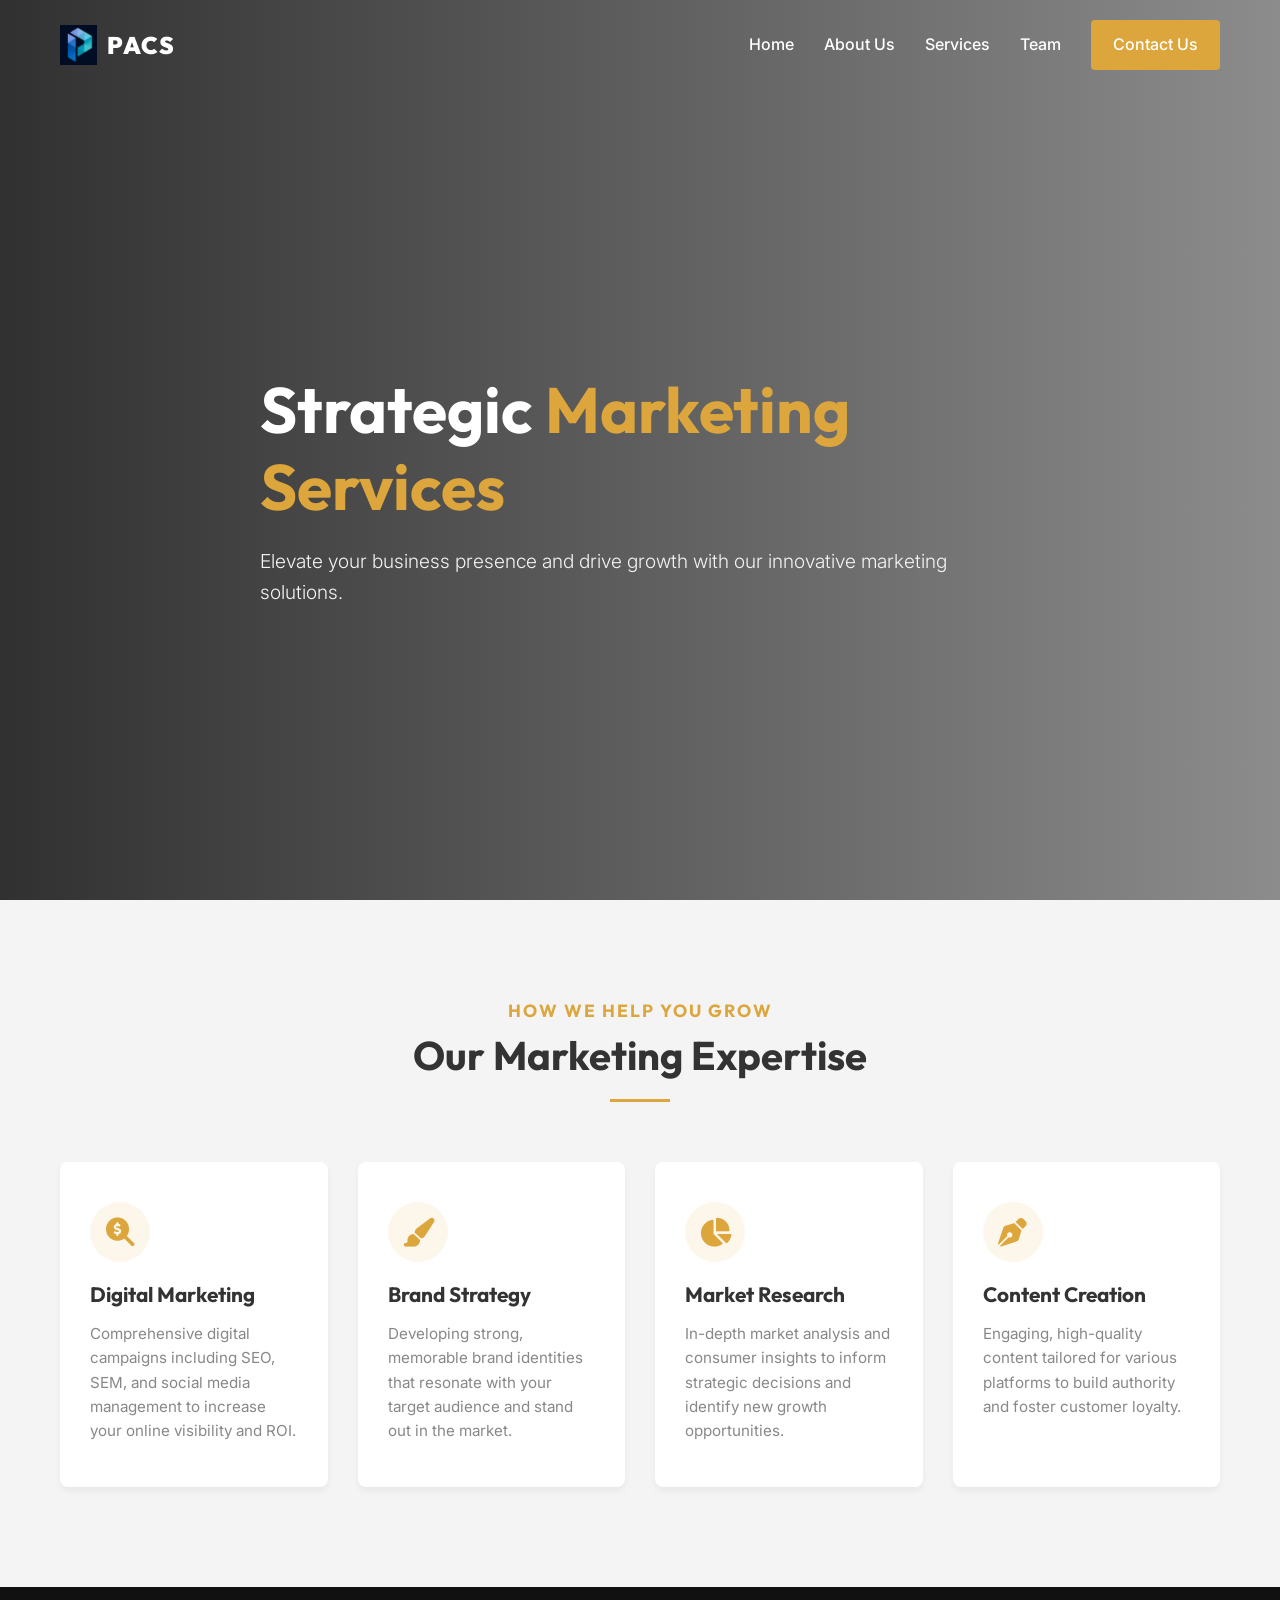
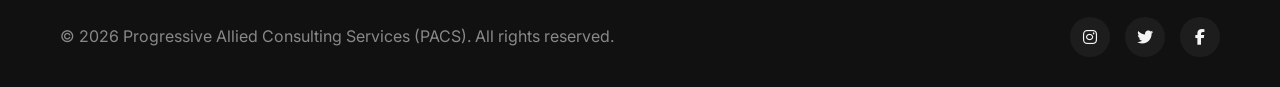
==== marketing.html @ 0fe1e65c "upgrades" ====
<!DOCTYPE html>
<html lang="en">

<head>
    <meta charset="UTF-8">
    <meta name="viewport" content="width=device-width, initial-scale=1.0">
    <title>Marketing Services - PACS</title>
    <meta name="description"
        content="Progressive Allied Consulting Services (PACS) offers strategic marketing, branding, and digital campaigns.">
    <link rel="stylesheet" href="style.css">
    <link rel="preconnect" href="https://fonts.googleapis.com">
    <link rel="preconnect" href="https://fonts.gstatic.com" crossorigin>
    <link
        href="https://fonts.googleapis.com/css2?family=Inter:wght@300;400;600;800&family=Outfit:wght@400;700;900&display=swap"
        rel="stylesheet">
    <link rel="stylesheet" href="https://cdnjs.cloudflare.com/ajax/libs/font-awesome/6.4.0/css/all.min.css">
</head>

<body>

    <!-- Navigation -->
    <nav class="navbar" id="navbar">
        <div class="container nav-container">
            <a href="index.html" class="logo">
                <img src="img/pacs_marketing_logo.jpg" alt="PACS Logo" id="site-logo">
                <div class="logo-text">
                    <span class="logo-abbr">PACS</span>
                </div>
            </a>
            <ul class="nav-links">
                <li><a href="index.html#home">Home</a></li>
                <li><a href="index.html#about">About Us</a></li>
                <li><a href="index.html#services">Services</a></li>
                <li><a href="index.html#team">Team</a></li>
                <li><a href="index.html#contact" class="btn btn-primary nav-btn">Contact Us</a></li>
            </ul>
            <div class="hamburger">
                <i class="fas fa-bars"></i>
            </div>
        </div>
    </nav>

    <!-- Marketing Hero -->
    <section class="hero" style="min-height: 60vh; padding-top: 120px; background: url('https://images.unsplash.com/photo-1432888498266-38ffec3eaf0a?auto=format&fit=crop&w=1920&q=80') center/cover no-repeat;">
        <div class="hero-overlay"></div>
        <div class="container hero-content">
            <h1 class="hero-title fade-in-up">Strategic <span class="text-gold">Marketing Services</span></h1>
            <p class="hero-subtitle fade-in-up delay-1">Elevate your business presence and drive growth with our innovative marketing solutions.
            </p>
        </div>
    </section>

    <!-- Marketing Details -->
    <section class="services section-padding bg-light">
        <div class="container">
            <div class="section-header text-center fade-in-up">
                <h4 class="section-subtitle">How We Help You Grow</h4>
                <h2 class="section-title">Our Marketing Expertise</h2>
                <div class="header-line"></div>
            </div>

            <div class="services-grid">
                <!-- Service 1 -->
                <div class="service-card fade-in-up delay-1">
                    <div class="service-icon">
                        <i class="fas fa-search-dollar"></i>
                    </div>
                    <h3>Digital Marketing</h3>
                    <p>Comprehensive digital campaigns including SEO, SEM, and social media management to increase your online visibility and ROI.</p>
                </div>
                <!-- Service 2 -->
                <div class="service-card fade-in-up delay-2">
                    <div class="service-icon">
                        <i class="fas fa-paint-brush"></i>
                    </div>
                    <h3>Brand Strategy</h3>
                    <p>Developing strong, memorable brand identities that resonate with your target audience and stand out in the market.</p>
                </div>
                <!-- Service 3 -->
                <div class="service-card fade-in-up delay-3">
                    <div class="service-icon">
                        <i class="fas fa-chart-pie"></i>
                    </div>
                    <h3>Market Research</h3>
                    <p>In-depth market analysis and consumer insights to inform strategic decisions and identify new growth opportunities.</p>
                </div>
                <!-- Service 4 -->
                <div class="service-card fade-in-up delay-4">
                    <div class="service-icon">
                        <i class="fas fa-pen-nib"></i>
                    </div>
                    <h3>Content Creation</h3>
                    <p>Engaging, high-quality content tailored for various platforms to build authority and foster customer loyalty.</p>
                </div>
            </div>
        </div>
    </section>

    <!-- Footer -->
    <footer class="footer">
        <div class="container">
            <div class="footer-bottom">
                <p>&copy; 2026 Progressive Allied Consulting Services (PACS). All rights reserved.</p>
                <div class="social-links">
                    <a href="https://instagram.com/pacs.marketing"><i class="fab fa-instagram"></i></a>
                    <a href="#"><i class="fab fa-twitter"></i></a>
                    <a href="#"><i class="fab fa-facebook-f"></i></a>
                </div>
            </div>
        </div>
    </footer>

    <script src="script.js"></script>
</body>

</html>
---- style.css ----
/* ----- CSS Variables ----- */
:root {
    --primary-gold: #dda63c;
    /* Base gold from logo */
    --primary-gold-dark: #b88a31;
    --dark-bg: #1a1a1a;
    --dark-grey: #2c2c2c;
    --light-grey: #f4f4f4;
    --text-dark: #333333;
    --text-light: #ffffff;
    --text-muted: #888888;

    --font-primary: 'Inter', sans-serif;
    --font-heading: 'Outfit', sans-serif;

    --transition: all 0.3s ease;
    --shadow-sm: 0 4px 6px rgba(0, 0, 0, 0.05);
    --shadow-md: 0 10px 30px rgba(0, 0, 0, 0.1);
    --shadow-lg: 0 20px 40px rgba(0, 0, 0, 0.2);
}

/* ----- Reset & Base Styles ----- */
* {
    margin: 0;
    padding: 0;
    box-sizing: border-box;
}

html {
    scroll-behavior: smooth;
    overflow-x: hidden;
}

body {
    font-family: var(--font-primary);
    line-height: 1.6;
    color: var(--text-dark);
    background-color: var(--text-light);
    overflow-x: hidden;
}

h1,
h2,
h3,
h4,
h5,
h6 {
    font-family: var(--font-heading);
    font-weight: 700;
    line-height: 1.2;
}

a {
    text-decoration: none;
    color: inherit;
    transition: var(--transition);
}

ul {
    list-style: none;
}

img {
    max-width: 100%;
    height: auto;
    display: block;
}

.container {
    width: 100%;
    max-width: 1200px;
    margin: 0 auto;
    padding: 0 20px;
}

.section-padding {
    padding: 100px 0;
    overflow: hidden;
}

.bg-light {
    background-color: var(--light-grey);
}

.text-gold {
    color: var(--primary-gold);
}

.text-white {
    color: var(--text-light);
}

/* ----- Typography ----- */
.section-subtitle {
    color: var(--primary-gold);
    font-size: 1.1rem;
    text-transform: uppercase;
    letter-spacing: 2px;
    margin-bottom: 10px;
}

.section-title {
    font-size: 2.5rem;
    margin-bottom: 20px;
    color: var(--font-heading);
}

.text-center {
    text-align: center;
}

/* ----- Buttons ----- */
.btn {
    display: inline-block;
    padding: 12px 28px;
    font-weight: 600;
    border-radius: 4px;
    cursor: pointer;
    transition: var(--transition);
    border: 2px solid transparent;
    text-align: center;
}

.btn-primary {
    background-color: var(--primary-gold);
    color: var(--text-light);
}

.btn-primary:hover {
    background-color: transparent;
    border-color: var(--primary-gold);
    color: var(--primary-gold);
}

.btn-secondary {
    background-color: transparent;
    border-color: var(--text-light);
    color: var(--text-light);
}

.btn-secondary:hover {
    background-color: var(--text-light);
    color: var(--dark-bg);
}

.btn-block {
    display: block;
    width: 100%;
}

/* ----- Navigation ----- */
.navbar {
    position: fixed;
    top: 0;
    left: 0;
    width: 100%;
    z-index: 1000;
    padding: 20px 0;
    transition: var(--transition);
}

.navbar.scrolled {
    background-color: rgba(255, 255, 255, 0.98);
    box-shadow: var(--shadow-sm);
    padding: 15px 0;
}

.nav-container {
    display: flex;
    justify-content: space-between;
    align-items: center;
}

.logo {
    display: flex;
    align-items: center;
    gap: 10px;
    z-index: 1001;
}

.logo img {
    height: 40px;
}

.logo-text {
    display: flex;
    flex-direction: column;
}

.logo-abbr {
    font-family: var(--font-heading);
    font-size: 1.5rem;
    font-weight: 900;
    color: var(--text-light);
    letter-spacing: 1px;
    transition: var(--transition);
}

.navbar.scrolled .logo-abbr {
    color: var(--dark-bg);
}

.nav-links {
    display: flex;
    align-items: center;
    gap: 30px;
}

.nav-links a {
    color: var(--text-light);
    font-weight: 500;
    font-size: 1rem;
    position: relative;
}

.navbar.scrolled .nav-links a:not(.nav-btn) {
    color: var(--dark-bg);
}

.nav-links a:not(.nav-btn)::after {
    content: '';
    position: absolute;
    bottom: -5px;
    left: 0;
    width: 0;
    height: 2px;
    background-color: var(--primary-gold);
    transition: width 0.3s ease;
}

.nav-links a:not(.nav-btn):hover::after {
    width: 100%;
}

.nav-btn {
    padding: 10px 20px;
}

.hamburger {
    display: none;
    font-size: 1.5rem;
    color: var(--text-light);
    cursor: pointer;
    z-index: 1001;
}

.navbar.scrolled .hamburger {
    color: var(--dark-bg);
}

/* ----- Hero Section ----- */
.hero {
    position: relative;
    height: 100vh;
    min-height: 600px;
    display: flex;
    align-items: center;
    background: url('img/hero-bg.png') center/cover no-repeat;
}

.hero-overlay {
    position: absolute;
    top: 0;
    left: 0;
    width: 100%;
    height: 100%;
    background: linear-gradient(90deg, rgba(26, 26, 26, 0.9) 0%, rgba(26, 26, 26, 0.5) 100%);
    z-index: 1;
}

.hero-content {
    position: relative;
    z-index: 2;
    max-width: 800px;
}

.hero-title {
    font-size: 4rem;
    color: var(--text-light);
    margin-bottom: 20px;
}

.hero-subtitle {
    font-size: 1.2rem;
    color: var(--light-grey);
    margin-bottom: 40px;
    font-weight: 300;
}

.hero-buttons {
    display: flex;
    gap: 20px;
}

/* ----- About Section ----- */
.about-grid {
    display: grid;
    grid-template-columns: 1fr 1fr;
    gap: 50px;
    align-items: center;
}

.about-text p {
    margin-bottom: 20px;
    color: var(--text-muted);
}

.about-features {
    margin-top: 30px;
}

.about-features li {
    margin-bottom: 15px;
    font-weight: 600;
    display: flex;
    align-items: center;
    gap: 10px;
}

.about-features i {
    color: var(--primary-gold);
    font-size: 1.2rem;
}

.about-image {
    position: relative;
}

.image-wrapper {
    position: relative;
}

.img-placeholder {
    width: 100%;
    height: 500px;
    background: linear-gradient(135deg, var(--dark-grey), var(--dark-bg));
    border-radius: 8px;
    display: flex;
    justify-content: center;
    align-items: center;
    color: rgba(255, 255, 255, 0.1);
    font-size: 8rem;
    box-shadow: var(--shadow-lg);
}

.experience-badge {
    position: absolute;
    bottom: -30px;
    left: -30px;
    background-color: var(--primary-gold);
    padding: 30px;
    border-radius: 8px;
    color: var(--text-light);
    display: flex;
    flex-direction: column;
    align-items: center;
    box-shadow: var(--shadow-md);
}

.exp-number {
    font-family: var(--font-heading);
    font-size: 3rem;
    font-weight: 900;
    line-height: 1;
}

.exp-text {
    font-weight: 600;
    text-transform: uppercase;
    font-size: 0.9rem;
    text-align: center;
    margin-top: 5px;
}

/* ----- Services Section ----- */
.section-header {
    margin-bottom: 60px;
}

.header-line {
    width: 60px;
    height: 3px;
    background-color: var(--primary-gold);
    margin: 0 auto;
}

.services-grid {
    display: grid;
    grid-template-columns: repeat(auto-fit, minmax(250px, 1fr));
    gap: 30px;
}

.service-card {
    background-color: var(--text-light);
    padding: 40px 30px;
    border-radius: 8px;
    box-shadow: var(--shadow-sm);
    transition: var(--transition);
    border-bottom: 3px solid transparent;
}

.service-card:hover {
    transform: translateY(-10px);
    box-shadow: var(--shadow-lg);
    border-bottom-color: var(--primary-gold);
}

.service-icon {
    width: 60px;
    height: 60px;
    background-color: rgba(221, 166, 60, 0.1);
    color: var(--primary-gold);
    display: flex;
    justify-content: center;
    align-items: center;
    font-size: 1.8rem;
    border-radius: 50%;
    margin-bottom: 20px;
    transition: var(--transition);
}

.service-card:hover .service-icon {
    background-color: var(--primary-gold);
    color: var(--text-light);
}

.service-card h3 {
    margin-bottom: 15px;
    font-size: 1.3rem;
}

.service-card p {
    color: var(--text-muted);
    font-size: 0.95rem;
}

/* ----- Team Section ----- */
.team-grid {
    display: grid;
    grid-template-columns: repeat(auto-fit, minmax(300px, 1fr));
    gap: 40px;
}

.team-member {
    background-color: var(--text-light);
    border-radius: 8px;
    overflow: hidden;
    box-shadow: var(--shadow-sm);
    transition: var(--transition);
    border-bottom: 3px solid transparent;
}

.team-member:hover {
    transform: translateY(-10px);
    box-shadow: var(--shadow-lg);
    border-bottom-color: var(--primary-gold);
}

.team-image-frame,
.team-image-placeholder {
    min-height: 260px;
    border-bottom: 1px solid rgba(221, 166, 60, 0.25);
}

.team-image-frame {
    background-color: var(--dark-bg);
}

.team-photo {
    width: 100%;
    height: 260px;
    object-fit: contain;
    object-position: center top;
}

.team-image-placeholder {
    background:
        linear-gradient(135deg, rgba(221, 166, 60, 0.18), rgba(26, 26, 26, 0.88)),
        linear-gradient(135deg, var(--dark-grey), var(--dark-bg));
    display: flex;
    justify-content: center;
    align-items: center;
    color: rgba(255, 255, 255, 0.75);
    font-size: 5rem;
}

.team-content {
    padding: 40px 30px;
}

.team-content h3 {
    margin-bottom: 5px;
    color: var(--dark-bg);
    font-size: 1.5rem;
}

.team-title {
    font-weight: 600;
    margin-bottom: 25px;
    font-size: 1rem;
    text-transform: uppercase;
    letter-spacing: 1px;
}

.team-details p {
    font-size: 0.95rem;
    margin-bottom: 15px;
    color: var(--text-muted);
}

.team-details strong {
    color: var(--dark-grey);
}

/* ----- Contact Section ----- */
.contact {
    background-color: var(--dark-bg);
    color: var(--text-light);
}

.contact-wrapper {
    display: grid;
    grid-template-columns: 1fr 1fr;
    gap: 60px;
}

.contact-info p {
    margin-bottom: 40px;
    color: var(--text-muted);
}

.contact-details {
    display: flex;
    flex-direction: column;
    gap: 25px;
}

.contact-item {
    display: flex;
    align-items: flex-start;
    gap: 15px;
}

.contact-item i {
    color: var(--primary-gold);
    font-size: 1.5rem;
    margin-top: 5px;
}

.contact-item h5 {
    font-size: 1.1rem;
    margin-bottom: 5px;
}

.contact-item p {
    margin-bottom: 0;
    color: var(--light-grey);
}

.contact-form-container {
    background-color: var(--text-light);
    padding: 40px;
    border-radius: 8px;
    color: var(--text-dark);
}

.form-group {
    margin-bottom: 20px;
}

.form-group input,
.form-group select,
.form-group textarea {
    width: 100%;
    padding: 15px;
    border: 1px solid #e0e0e0;
    border-radius: 4px;
    font-family: var(--font-primary);
    font-size: 1rem;
    transition: var(--transition);
    background-color: #fafafa;
}

.form-group input:focus,
.form-group select:focus,
.form-group textarea:focus {
    outline: none;
    border-color: var(--primary-gold);
    background-color: var(--text-light);
}

/* ----- Footer ----- */
.footer {
    background-color: #111;
    color: var(--text-muted);
    padding: 30px 0;
    text-align: center;
}

.footer-bottom {
    display: flex;
    justify-content: space-between;
    align-items: center;
    flex-wrap: wrap;
    gap: 20px;
}

.social-links {
    display: flex;
    gap: 15px;
}

.social-links a {
    display: flex;
    justify-content: center;
    align-items: center;
    width: 40px;
    height: 40px;
    background-color: rgba(255, 255, 255, 0.05);
    border-radius: 50%;
    color: var(--light-grey);
}

.social-links a:hover {
    background-color: var(--primary-gold);
    color: var(--text-light);
}

/* ----- Animations ----- */
.fade-in-up {
    opacity: 0;
    transform: translateY(30px);
    transition: opacity 0.8s ease, transform 0.8s ease;
}

.slide-in-left {
    opacity: 0;
    transform: translateX(-50px);
    transition: opacity 0.8s ease, transform 0.8s ease;
}

.slide-in-right {
    opacity: 0;
    transform: translateX(50px);
    transition: opacity 0.8s ease, transform 0.8s ease;
}

.in-view {
    opacity: 1;
    transform: translate(0);
}

.delay-1 {
    transition-delay: 0.2s;
}

.delay-2 {
    transition-delay: 0.4s;
}

.delay-3 {
    transition-delay: 0.6s;
}

.delay-4 {
    transition-delay: 0.8s;
}

/* ----- Responsive Design ----- */
@media (max-width: 992px) {
    .hero-title {
        font-size: 3rem;
    }

    .about-grid,
    .contact-wrapper {
        grid-template-columns: 1fr;
        gap: 40px;
    }

    .experience-badge {
        left: 0;
        bottom: 0;
    }
}

@media (max-width: 768px) {
    .navbar {
        padding: 15px 0;
        background-color: rgba(26, 26, 26, 0.95);
    }

    .logo-abbr {
        color: var(--text-light);
    }

    .hamburger {
        display: block;
    }

    .nav-links {
        position: absolute;
        top: 100%;
        left: -100%;
        width: 100%;
        height: 100vh;
        background-color: var(--dark-bg);
        flex-direction: column;
        justify-content: start;
        align-items: center;
        transition: 0.5s;
    }

    .nav-links.active {
        left: 0;
    }

    /* Fix: Keep mobile menu links white even when navbar is scrolled */
    .navbar.scrolled .nav-links a:not(.nav-btn),
    .nav-links a:not(.nav-btn) {
        color: var(--text-light) !important;
    }

    /* Fix: Ensure the hamburger icon remains visible (white) when menu is active */
    .nav-links.active+.hamburger {
        color: var(--text-light) !important;
    }

    /* Fix: Prevent navbar background from turning white when scrolled AND mobile menu is active */
    .navbar.scrolled:has(.nav-links.active) {
        background-color: var(--dark-bg) !important;
    }

    /* Fix: Keep logo white when mobile menu is active, even if scrolled */
    .navbar.scrolled:has(.nav-links.active) .logo-abbr {
        color: var(--text-light) !important;
    }

    .hero-title {
        font-size: 2.5rem;
    }

    .hero-buttons {
        flex-direction: column;
    }

    .footer-bottom {
        flex-direction: column;
        justify-content: center;
    }

    /* Mobile Carousel for Services and Team */
    .services-grid,
    .team-grid {
        display: flex;
        flex-wrap: nowrap;
        overflow-x: auto;
        scroll-snap-type: x mandatory;
        padding-bottom: 20px;
        scroll-padding: 20px;
        -webkit-overflow-scrolling: touch;
        gap: 20px;
        scrollbar-width: none;
    }

    .services-grid::-webkit-scrollbar,
    .team-grid::-webkit-scrollbar {
        display: none;
    }

    .services-grid > *,
    .team-grid > * {
        flex: 0 0 85%;
        scroll-snap-align: center;
        max-width: 85%;
    }
}
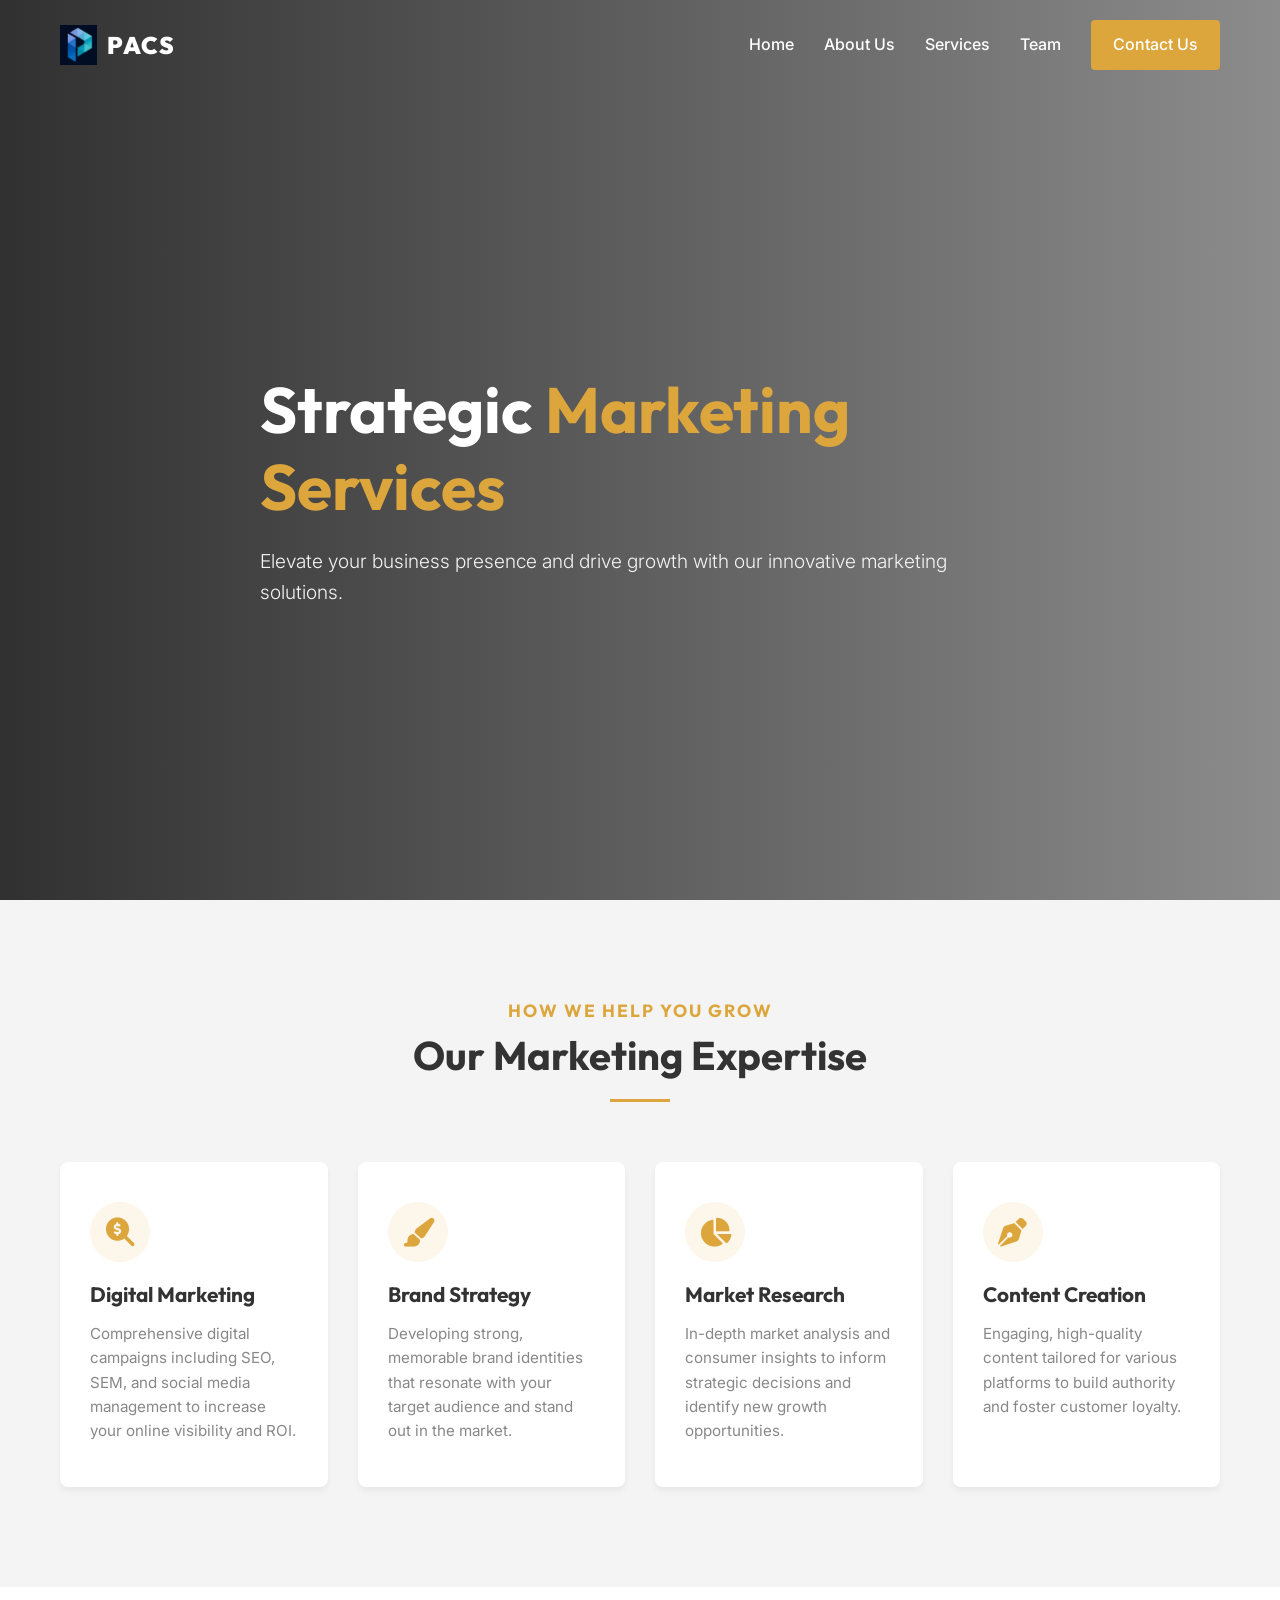
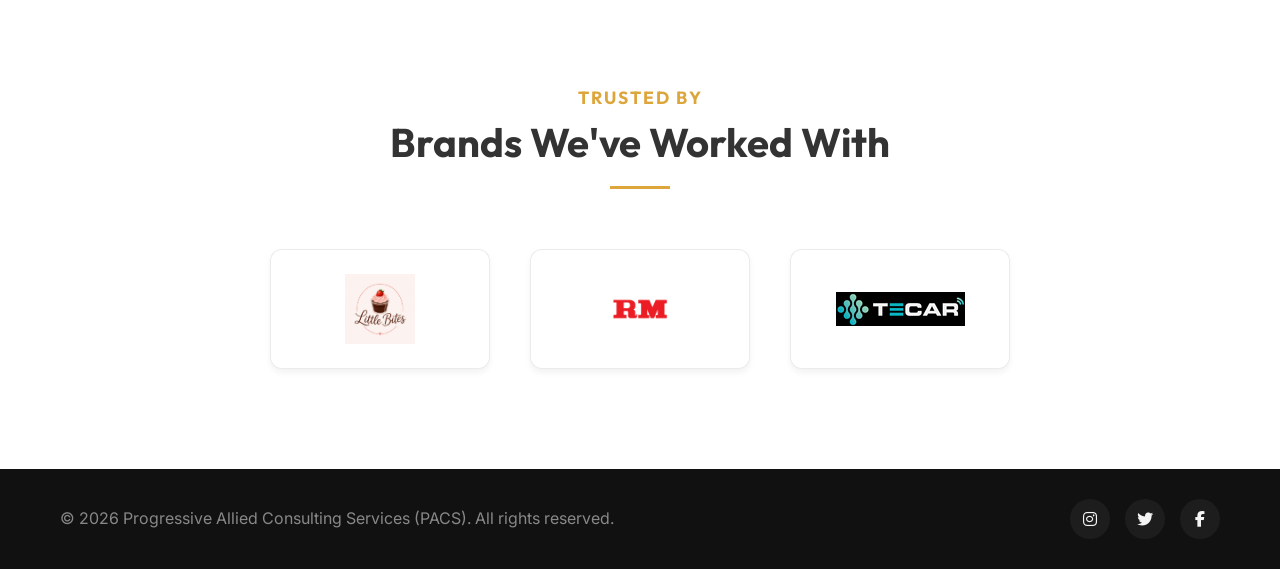
==== commit ddb0b6e6: "clients" ====
--- a/marketing.html
+++ b/marketing.html
@@ -96,6 +96,29 @@
         </div>
     </section>
 
+    <!-- Clients / Trusted By Section -->
+    <section class="clients section-padding">
+        <div class="container">
+            <div class="section-header text-center fade-in-up">
+                <h4 class="section-subtitle">Trusted By</h4>
+                <h2 class="section-title">Brands We've Worked With</h2>
+                <div class="header-line"></div>
+            </div>
+
+            <div class="clients-grid">
+                <a href="https://instagram.com/littlebites_jed" target="_blank" rel="noopener noreferrer" class="client-card fade-in-up delay-1">
+                    <img src="img/logo_littlebites.png" alt="Little Bites" class="client-logo">
+                </a>
+                <div class="client-card fade-in-up delay-2">
+                    <img src="img/logo_rm_simple.jpeg" alt="RM" class="client-logo">
+                </div>
+                <div class="client-card fade-in-up delay-3">
+                    <img src="img/logo_tecar.png" alt="Tecar" class="client-logo">
+                </div>
+            </div>
+        </div>
+    </section>
+
     <!-- Footer -->
     <footer class="footer">
         <div class="container">
--- a/style.css
+++ b/style.css
@@ -28,7 +28,6 @@
 
 html {
     scroll-behavior: smooth;
-    overflow-x: hidden;
 }
 
 body {
@@ -36,7 +35,7 @@
     line-height: 1.6;
     color: var(--text-dark);
     background-color: var(--text-light);
-    overflow-x: hidden;
+    overflow-x: clip;
 }
 
 h1,
@@ -399,12 +398,6 @@
     border-bottom: 3px solid transparent;
 }
 
-.service-card:hover {
-    transform: translateY(-10px);
-    box-shadow: var(--shadow-lg);
-    border-bottom-color: var(--primary-gold);
-}
-
 .service-icon {
     width: 60px;
     height: 60px;
@@ -419,9 +412,17 @@
     transition: var(--transition);
 }
 
-.service-card:hover .service-icon {
-    background-color: var(--primary-gold);
-    color: var(--text-light);
+@media (hover: hover) and (pointer: fine) {
+    .service-card:hover {
+        transform: translateY(-10px);
+        box-shadow: var(--shadow-lg);
+        border-bottom-color: var(--primary-gold);
+    }
+
+    .service-card:hover .service-icon {
+        background-color: var(--primary-gold);
+        color: var(--text-light);
+    }
 }
 
 .service-card h3 {
@@ -450,10 +451,12 @@
     border-bottom: 3px solid transparent;
 }
 
-.team-member:hover {
-    transform: translateY(-10px);
-    box-shadow: var(--shadow-lg);
-    border-bottom-color: var(--primary-gold);
+@media (hover: hover) and (pointer: fine) {
+    .team-member:hover {
+        transform: translateY(-10px);
+        box-shadow: var(--shadow-lg);
+        border-bottom-color: var(--primary-gold);
+    }
 }
 
 .team-image-frame,
@@ -588,6 +591,55 @@
     border-color: var(--primary-gold);
     background-color: var(--text-light);
 }
+/* ----- Clients / Trusted By Section ----- */
+.clients {
+    background-color: var(--text-light);
+}
+
+.clients-grid {
+    display: flex;
+    justify-content: center;
+    align-items: center;
+    flex-wrap: wrap;
+    gap: 40px;
+    margin-top: 20px;
+}
+
+.client-card {
+    background: #ffffff;
+    border: 1px solid rgba(0, 0, 0, 0.08);
+    box-shadow: var(--shadow-sm);
+    border-radius: 12px;
+    padding: 24px 36px;
+    display: flex;
+    justify-content: center;
+    align-items: center;
+    width: 220px;
+    height: 120px;
+    transition: var(--transition);
+    text-decoration: none;
+}
+
+.client-logo {
+    max-width: 100%;
+    max-height: 70px;
+    width: auto;
+    height: auto;
+    object-fit: contain;
+    transition: transform 0.3s ease, filter 0.3s ease;
+}
+
+@media (hover: hover) and (pointer: fine) {
+    .client-card:hover {
+        transform: translateY(-6px);
+        box-shadow: var(--shadow-md);
+        border-color: var(--primary-gold);
+    }
+
+    .client-card:hover .client-logo {
+        transform: scale(1.05);
+    }
+}
 
 /* ----- Footer ----- */
 .footer {
@@ -749,18 +801,43 @@
         justify-content: center;
     }
 
+    .section-padding {
+        padding: 60px 0;
+    }
+
+    /* Disable layout shift entrance transforms on mobile */
+    .fade-in-up,
+    .slide-in-left,
+    .slide-in-right {
+        transform: none !important;
+        opacity: 0;
+        transition: opacity 0.5s ease !important;
+    }
+
+    .in-view {
+        opacity: 1 !important;
+        transform: none !important;
+    }
+
     /* Mobile Carousel for Services and Team */
     .services-grid,
     .team-grid {
         display: flex;
         flex-wrap: nowrap;
         overflow-x: auto;
+        overflow-y: hidden;
         scroll-snap-type: x mandatory;
-        padding-bottom: 20px;
-        scroll-padding: 20px;
+        scroll-snap-stop: normal;
+        overscroll-behavior-x: contain;
+        overscroll-behavior-y: auto;
+        touch-action: pan-x pan-y;
+        padding-top: 10px;
+        padding-bottom: 25px;
+        scroll-padding: 0 20px;
         -webkit-overflow-scrolling: touch;
-        gap: 20px;
+        gap: 16px;
         scrollbar-width: none;
+        align-items: stretch;
     }
 
     .services-grid::-webkit-scrollbar,
@@ -771,7 +848,111 @@
     .services-grid > *,
     .team-grid > * {
         flex: 0 0 85%;
-        scroll-snap-align: center;
+        min-width: 85%;
         max-width: 85%;
-    }
-}
+        scroll-snap-align: start;
+        scroll-margin: 0 20px;
+        opacity: 1 !important;
+        transform: none !important;
+        transition: box-shadow 0.3s ease, border-color 0.3s ease !important;
+        display: flex;
+        flex-direction: column;
+        box-sizing: border-box;
+    }
+
+    .services-grid .service-card {
+        padding: 30px 24px;
+        min-height: 220px;
+        display: flex;
+        flex-direction: column;
+        justify-content: flex-start;
+        height: 100%;
+        box-sizing: border-box;
+        opacity: 1 !important;
+        transform: none !important;
+        transition: box-shadow 0.3s ease, border-color 0.3s ease !important;
+    }
+
+    .services-grid .service-icon {
+        width: 52px;
+        height: 52px;
+        font-size: 1.5rem;
+        margin-bottom: 16px;
+    }
+
+    .team-grid .team-member {
+        height: 100%;
+        display: flex;
+        flex-direction: column;
+        opacity: 1 !important;
+        transform: none !important;
+        transition: box-shadow 0.3s ease, border-color 0.3s ease !important;
+        box-sizing: border-box;
+    }
+
+    .team-image-frame,
+    .team-image-placeholder {
+        height: 200px;
+        min-height: 200px;
+        font-size: 4rem;
+    }
+
+    .team-photo {
+        height: 200px;
+    }
+
+    .team-content {
+        padding: 24px 20px;
+        display: flex;
+        flex-direction: column;
+        flex: 1;
+    }
+
+    .team-content h3 {
+        font-size: 1.3rem;
+        margin-bottom: 6px;
+    }
+
+    .team-title {
+        font-size: 0.85rem;
+        margin-bottom: 16px;
+    }
+
+    .team-details {
+        font-size: 0.9rem;
+        flex: 1;
+        overflow-y: auto;
+        max-height: 260px;
+        padding-right: 5px;
+        -webkit-overflow-scrolling: touch;
+        scrollbar-width: thin;
+    }
+
+    .team-details p {
+        font-size: 0.9rem;
+        margin-bottom: 10px;
+    }
+
+    .service-card:hover,
+    .team-member:hover,
+    .client-card:hover {
+        transform: none !important;
+    }
+
+    /* Clients Mobile */
+    .clients-grid {
+        gap: 20px;
+        justify-content: center;
+    }
+
+    .client-card {
+        width: 140px;
+        height: 90px;
+        padding: 16px 20px;
+        border-radius: 8px;
+    }
+
+    .client-logo {
+        max-height: 50px;
+    }
+}
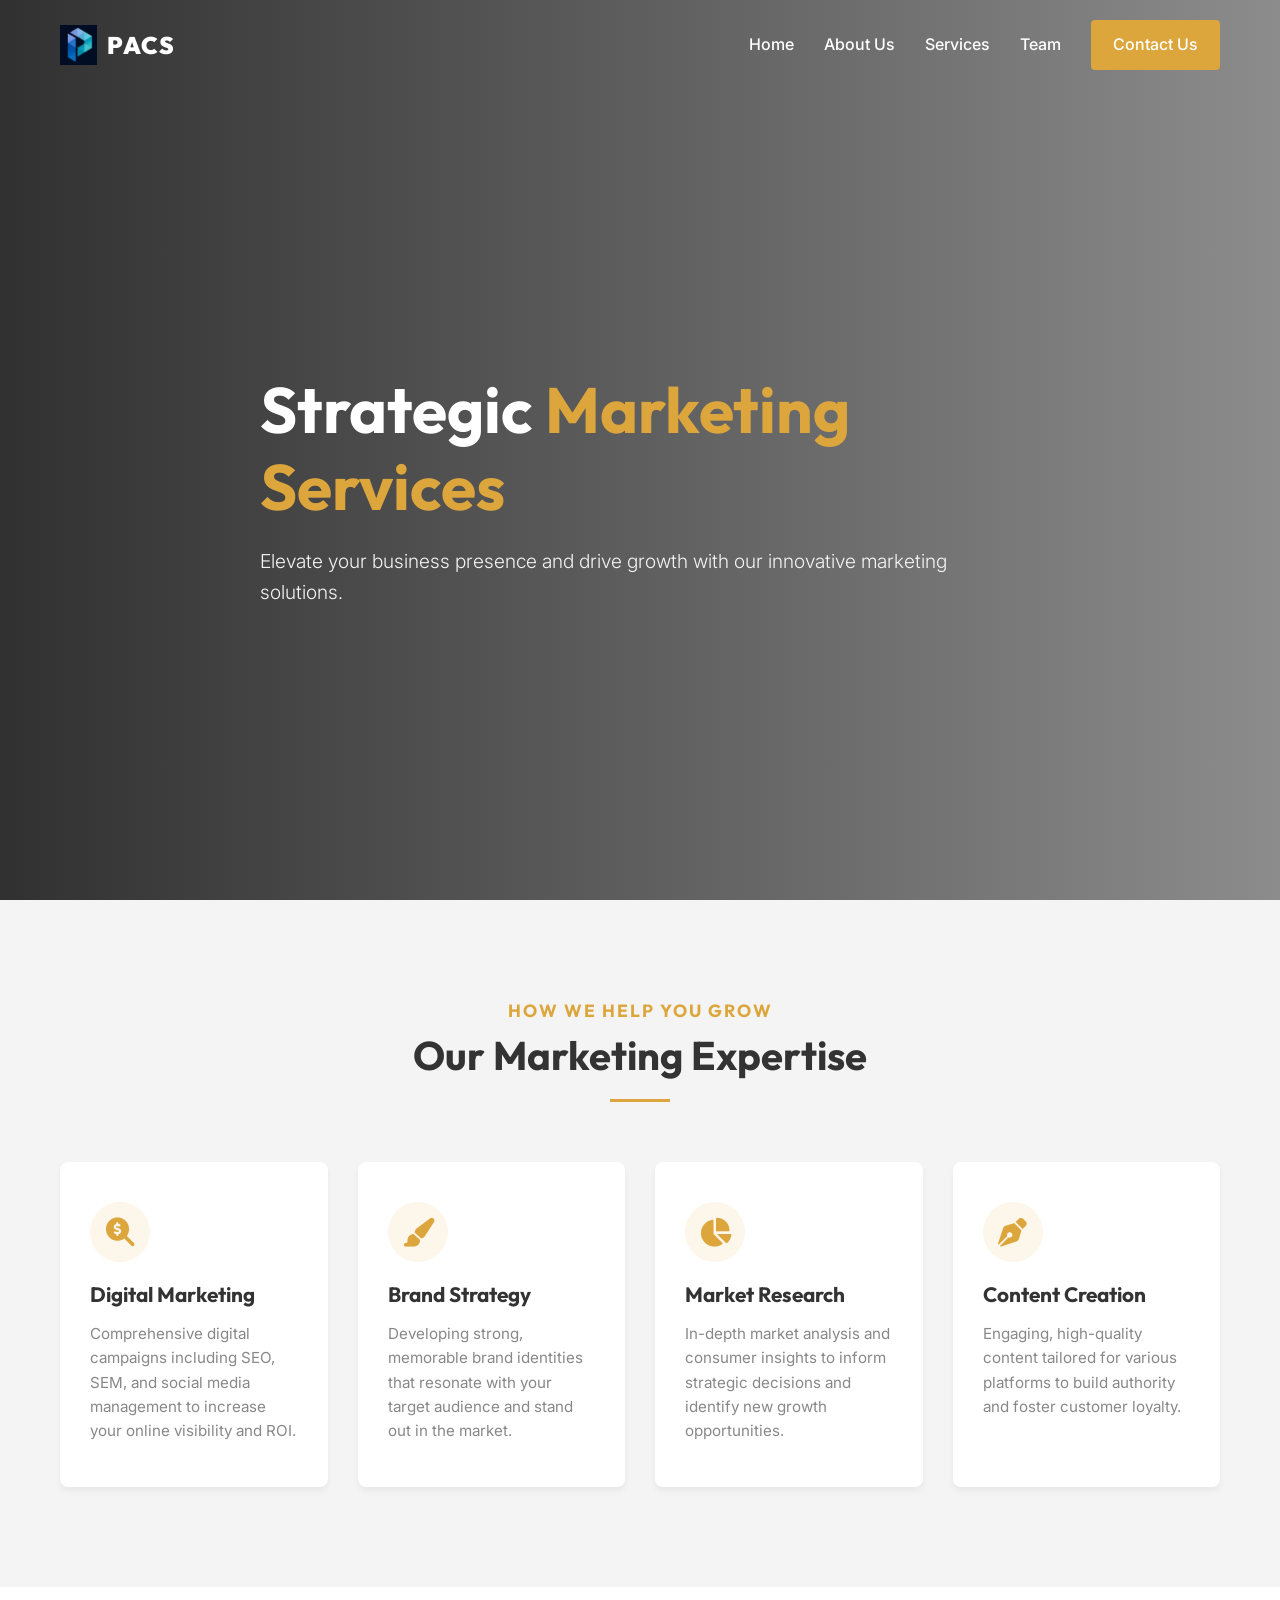
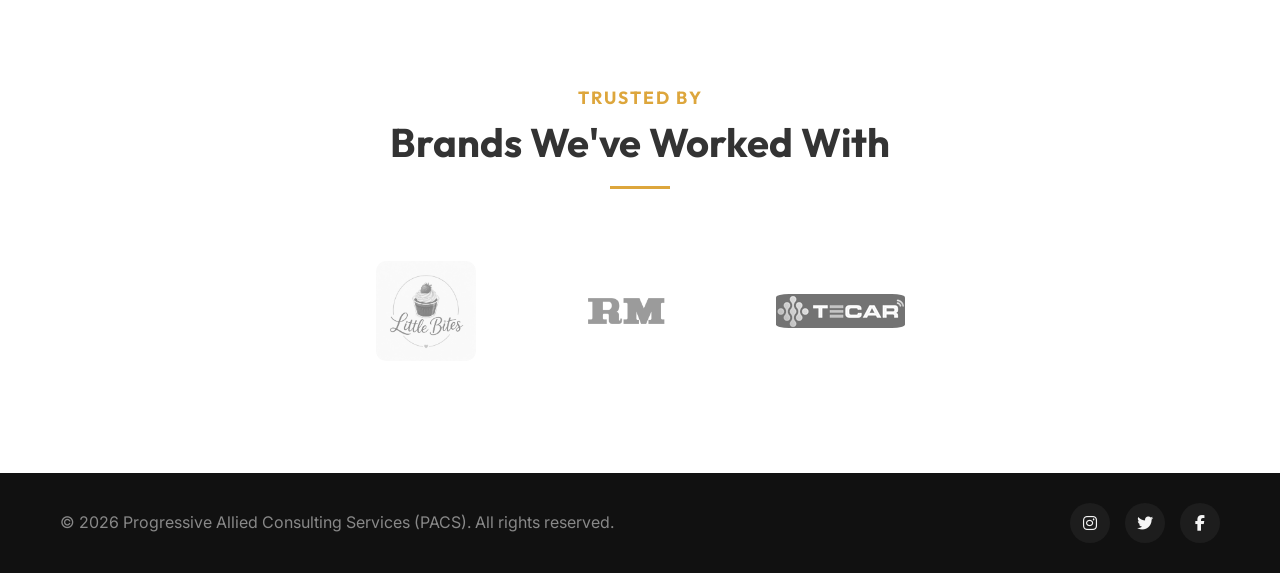
==== commit 1647fd80: "ga4" ====
--- a/marketing.html
+++ b/marketing.html
@@ -4,6 +4,15 @@
 <head>
     <meta charset="UTF-8">
     <meta name="viewport" content="width=device-width, initial-scale=1.0">
+    <!-- Google tag (gtag.js) -->
+    <script async src="https://www.googletagmanager.com/gtag/js?id=G-D497NK2J3D"></script>
+    <script>
+        window.dataLayer = window.dataLayer || [];
+        function gtag(){dataLayer.push(arguments);}
+        gtag('js', new Date());
+
+        gtag('config', 'G-D497NK2J3D');
+    </script>
     <title>Marketing Services - PACS</title>
     <meta name="description"
         content="Progressive Allied Consulting Services (PACS) offers strategic marketing, branding, and digital campaigns.">
--- a/style.css
+++ b/style.css
@@ -601,43 +601,38 @@
     justify-content: center;
     align-items: center;
     flex-wrap: wrap;
-    gap: 40px;
-    margin-top: 20px;
+    gap: 60px;
+    margin-top: 30px;
 }
 
 .client-card {
-    background: #ffffff;
-    border: 1px solid rgba(0, 0, 0, 0.08);
-    box-shadow: var(--shadow-sm);
-    border-radius: 12px;
-    padding: 24px 36px;
+    background: transparent;
+    border: none;
+    box-shadow: none;
+    padding: 12px 20px;
     display: flex;
     justify-content: center;
     align-items: center;
-    width: 220px;
-    height: 120px;
     transition: var(--transition);
     text-decoration: none;
 }
 
 .client-logo {
-    max-width: 100%;
-    max-height: 70px;
+    max-width: 170px;
+    max-height: 100px;
     width: auto;
     height: auto;
     object-fit: contain;
-    transition: transform 0.3s ease, filter 0.3s ease;
+    mix-blend-mode: multiply;
+    filter: grayscale(100%) opacity(0.55);
+    transition: filter 0.3s ease, opacity 0.3s ease, transform 0.3s ease;
+    border-radius: 10%;
 }
 
 @media (hover: hover) and (pointer: fine) {
-    .client-card:hover {
-        transform: translateY(-6px);
-        box-shadow: var(--shadow-md);
-        border-color: var(--primary-gold);
-    }
-
     .client-card:hover .client-logo {
-        transform: scale(1.05);
+        filter: grayscale(0%) opacity(1);
+        transform: scale(1.08);
     }
 }
 
@@ -939,20 +934,64 @@
         transform: none !important;
     }
 
-    /* Clients Mobile */
+    /* Clients Mobile Carousel - Snap One Logo at a Time */
     .clients-grid {
-        gap: 20px;
+        display: flex;
+        flex-wrap: nowrap;
+        overflow-x: auto;
+        overflow-y: hidden;
+        scroll-snap-type: x mandatory;
+        overscroll-behavior-x: contain;
+        overscroll-behavior-y: auto;
+        touch-action: pan-x pan-y;
+        padding-top: 5px;
+        padding-bottom: 5px;
+        scroll-padding: 0;
+        -webkit-overflow-scrolling: touch;
+        gap: 0;
+        scrollbar-width: none;
+        justify-content: flex-start;
+        align-items: center;
+    }
+
+    .clients-grid::-webkit-scrollbar {
+        display: none;
+    }
+
+    .clients-grid > * {
+        flex: 0 0 100%;
+        min-width: 100%;
+        max-width: 100%;
+        scroll-snap-align: center;
+        scroll-snap-stop: always;
+        display: flex;
         justify-content: center;
+        align-items: center;
+        opacity: 1 !important;
+        transform: none !important;
+        background: transparent;
+        border: none;
+        box-shadow: none;
+        padding: 15px 20px;
+        box-sizing: border-box;
     }
 
     .client-card {
-        width: 140px;
-        height: 90px;
-        padding: 16px 20px;
-        border-radius: 8px;
+        background: transparent;
+        border: none;
+        box-shadow: none;
+        width: 100%;
+        height: auto;
+        padding: 10px;
+        display: flex;
+        justify-content: center;
+        align-items: center;
     }
 
     .client-logo {
-        max-height: 50px;
-    }
-}
+        max-height: 100px;
+        max-width: 180px;
+        mix-blend-mode: multiply;
+        filter: grayscale(100%) opacity(0.65);
+    }
+}
